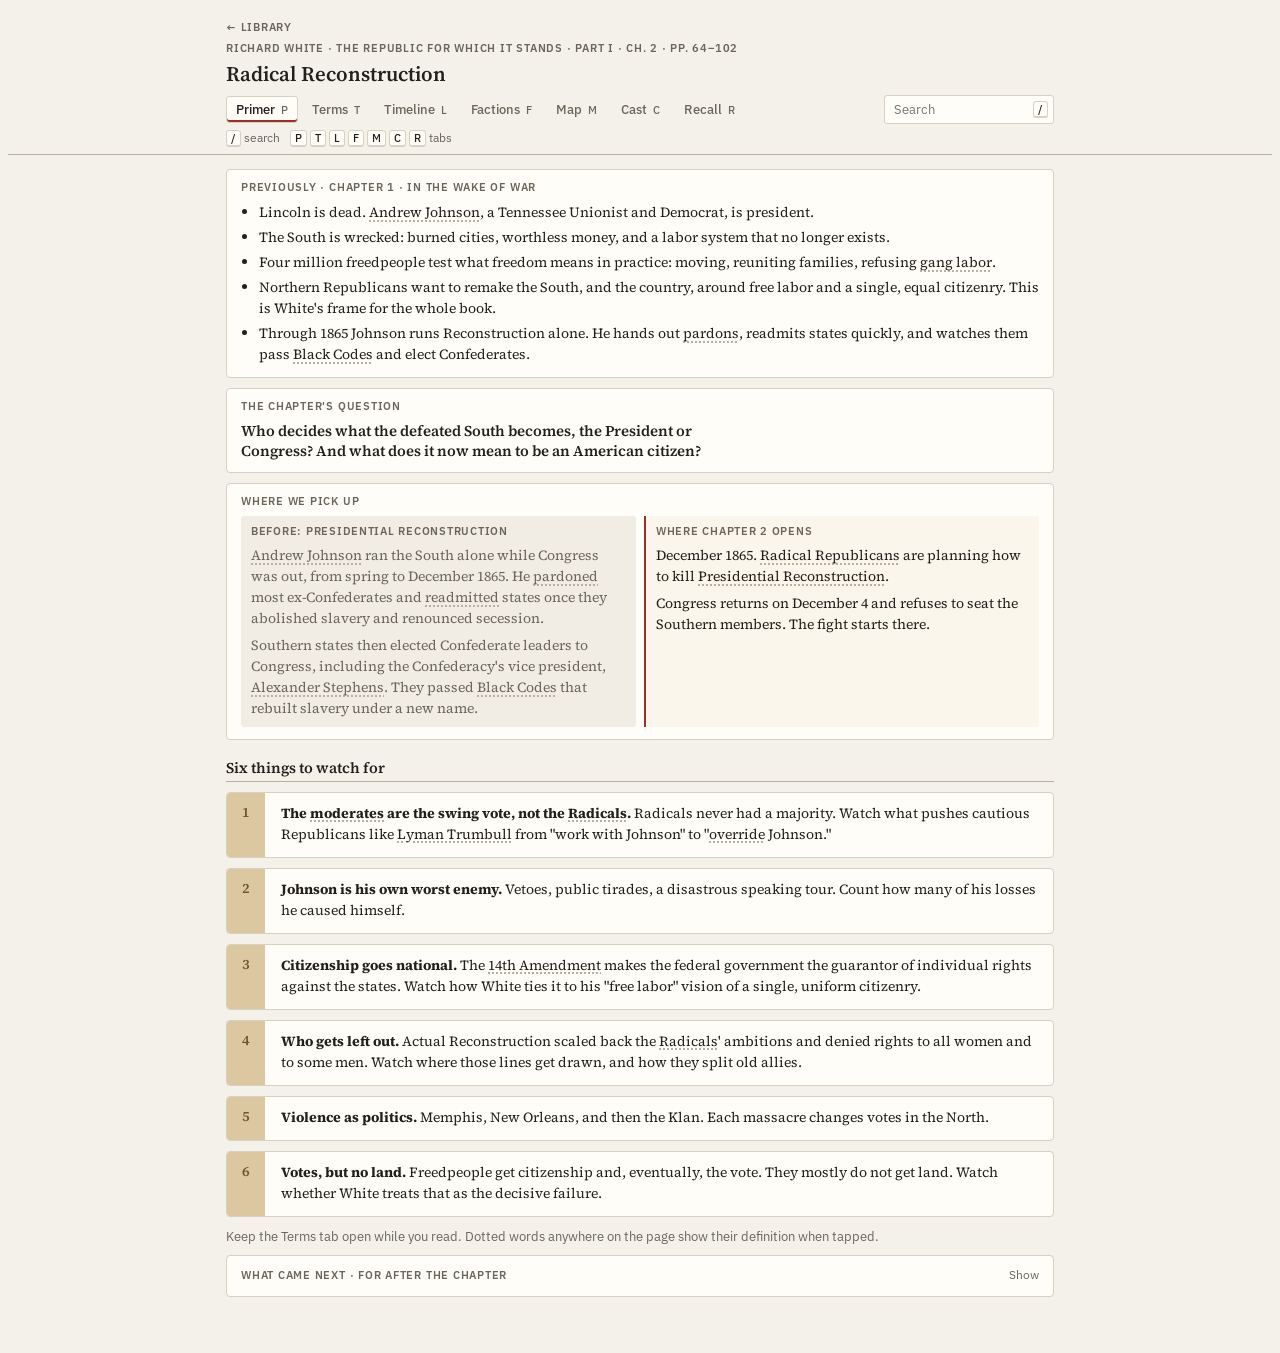
==== republic/index.html @ 5478c31b "Add reading library and The Republic for Which It Stands companion Co-Authored-By: Claude Opus 5.5 <" ====
<!doctype html>
<html lang="en">
<head>
<meta charset="utf-8">
<meta name="viewport" content="width=device-width,initial-scale=1,viewport-fit=cover">
<title>Republic for Which It Stands Companion</title>
<link rel="icon" type="image/svg+xml" href="../assets/icon.svg">
<link rel="icon" type="image/png" sizes="192x192" href="../assets/icon-192.png">
<link rel="apple-touch-icon" href="../assets/icon-192.png">
<link rel="manifest" href="../manifest.webmanifest">
<meta name="theme-color" content="#f4f1ea">
<link rel="preconnect" href="https://fonts.googleapis.com">
<link rel="preconnect" href="https://fonts.gstatic.com" crossorigin>
<link rel="stylesheet" href="https://fonts.googleapis.com/css2?family=IBM+Plex+Sans:wght@400;500;600&family=Source+Serif+4:opsz,wght@8..60,400;8..60,600&display=swap">
<link rel="stylesheet" href="../assets/companion.css">
</head>
<body>
<header class="topbar">
  <div class="wrap">
    <a class="back" href="../">← Library</a>
    <div class="kicker" id="kicker"></div>
    <div class="titlerow"><h1 id="chTitle"></h1><select class="chsel" id="chSel" aria-label="Chapter" hidden></select></div>
    <div class="barrow">
      <div class="tabs" id="tabs" role="tablist" aria-label="Companion sections"></div>
      <div class="tools">
        <div class="search"><input id="q" type="search" placeholder="Search" aria-label="Search the companion" autocomplete="off"><kbd>/</kbd></div>
        <button class="btn" id="askBtn" hidden>Ask Claude <span class="k">A</span></button>
      </div>
    </div>
    <div class="hints" id="hints"></div>
    <div class="drop" id="results" hidden></div>
    <div class="drop ask" id="askPanel" hidden>
      <div class="chead"><span class="role">Ask Claude about this chapter</span></div>
      <div class="asklog" id="askLog"></div>
      <textarea id="askQ" placeholder="Why did Georgia expel its Black legislators?"></textarea>
      <div class="btns">
        <button class="btn primary" id="askGo">Ask <span class="k">Enter</span></button>
        <button class="btn" id="askStop" hidden>Stop</button>
        <button class="btn" id="askClear">Clear</button>
        <span class="muted small">Esc closes. Uses your Claude account.</span>
      </div>
      <div class="askerr" id="askErr"></div>
    </div>
  </div>
</header>

<main class="wrap" id="main"></main>
<div class="pop" id="pop" hidden></div>
<script src="book.js"></script>
<script src="../assets/engine.js"></script>
</body>
</html>
---- assets/companion.css ----
/* Layout: Desk style. One 860px column (Factions widens to 1140), sticky top bar with tabs, search and Ask, bordered cards with number stripes. Red pen marks the current item only. */
:root {
  --bg: #f4f1ea; --surface: #fffdf8; --fg: #23201b; --muted: #6b655a;
  --line: #d8d1c2; --rule: #b9b0a0;
  --accent: #9b2f2a; --accent-ink: #fffdf8;
  --orig-bg: #f1ede4; --prop-bg: #fbf6ec;
  --stripe: #dcc8a0; --stripe-ink: #6a5634;
  --ok: #3d6b45; --no: #9b2f2a; --note: #7a5a1e;
  --ally: #3f6a9e; --oppose: #b8641c;
  --d1: #c9d6e6; --d2: #ecd2b3; --d3: #e3dcb0; --d4: #d8cfe3; --d5: #cfe0dc;
  --p1: #efe3c8; --p2: #dcc8a0; --p3: #b99a68; --p4: #c9b48a;
  --f-ui: "IBM Plex Sans", "Helvetica Neue", Arial, sans-serif;
  --f-read: "Source Serif 4", "Source Serif Pro", Georgia, "Times New Roman", serif;
}
@media (prefers-color-scheme: dark) {
  :root:not([data-theme="light"]) {
    --bg: #1b1916; --surface: #24211d; --fg: #ece6da; --muted: #a59d8f; --line: #3a352e; --rule: #5a5247;
    --accent: #e08a7f; --accent-ink: #1b1916; --orig-bg: #2a2621; --prop-bg: #2c2722;
    --stripe: #4a3e2a; --stripe-ink: #d8c7a3;
    --ok: #8fc29a; --no: #e08a7f; --note: #d9b56a; --ally: #8db3e2; --oppose: #e3a15f;
    --d1: #2f3e52; --d2: #4a3826; --d3: #46402a; --d4: #3b3349; --d5: #2c4040;
    --p1: #3a3224; --p2: #4a3e2a; --p3: #6b5636; --p4: #5a4a30;
    color-scheme: dark;
  }
}
:root[data-theme="dark"] {
  --bg: #1b1916; --surface: #24211d; --fg: #ece6da; --muted: #a59d8f; --line: #3a352e; --rule: #5a5247;
  --accent: #e08a7f; --accent-ink: #1b1916; --orig-bg: #2a2621; --prop-bg: #2c2722;
  --stripe: #4a3e2a; --stripe-ink: #d8c7a3;
  --ok: #8fc29a; --no: #e08a7f; --note: #d9b56a; --ally: #8db3e2; --oppose: #e3a15f;
  --d1: #2f3e52; --d2: #4a3826; --d3: #46402a; --d4: #3b3349; --d5: #2c4040;
  --p1: #3a3224; --p2: #4a3e2a; --p3: #6b5636; --p4: #5a4a30;
  color-scheme: dark;
}
* { box-sizing: border-box; }
[hidden] { display: none !important; }
body { background: var(--bg); color: var(--fg); font: 14px/1.45 var(--f-ui); }
.wrap { max-width: 860px; margin: 0 auto; padding-left: max(16px, env(safe-area-inset-left, 0px)); padding-right: max(16px, env(safe-area-inset-right, 0px)); }
body.wide .wrap { max-width: 1140px; }
:focus-visible { outline: 2px solid var(--fg); outline-offset: 1px; }
p { margin: 0; }
.muted { color: var(--muted); }
.read { font-family: var(--f-read); font-size: 14px; line-height: 1.5; }
.small { font-size: 12.5px; }

/* Top bar */
body::before { content: ""; position: fixed; inset: 0 0 auto; height: env(safe-area-inset-top, 0px); z-index: 10; background: var(--bg); }
.topbar { position: sticky; top: env(safe-area-inset-top, 0px); z-index: 6; background: var(--bg); border-bottom: 1px solid var(--rule); }
.topbar .wrap { position: relative; padding-block: 12px 8px; display: grid; gap: 5px; }
.kicker { font-size: 11px; font-weight: 600; letter-spacing: .07em; text-transform: uppercase; color: var(--muted); }
.titlerow { display: flex; align-items: baseline; gap: 12px; flex-wrap: wrap; }
h1 { font: 600 1.3rem/1.2 var(--f-read); margin: 0; text-wrap: balance; }
select.chsel { font: 500 13px var(--f-ui); color: var(--fg); background: var(--surface); border: 1px solid var(--line); border-radius: 3px; padding: 3px 6px; }
.barrow { display: flex; flex-wrap: wrap; align-items: center; gap: 6px 12px; margin-top: 3px; }
.tabs { display: flex; gap: 4px; overflow-x: auto; scrollbar-width: none; max-width: 100%; }
.tabs::-webkit-scrollbar { display: none; }
.tab { font: 500 13px var(--f-ui); color: var(--muted); background: none; border: 1px solid transparent; border-radius: 3px; padding: 4px 9px; cursor: pointer; white-space: nowrap; display: inline-flex; gap: 6px; align-items: baseline; }
.tab:hover { color: var(--fg); }
.tab .k { font-size: 11px; color: var(--muted); }
.tab[aria-selected="true"] { color: var(--fg); background: var(--surface); border-color: var(--line); box-shadow: inset 0 -2px 0 var(--accent); }
.tools { margin-left: auto; display: flex; gap: 6px; align-items: center; }
.search { position: relative; display: flex; align-items: center; }
.search input { font: 13px var(--f-ui); color: var(--fg); background: var(--surface); border: 1px solid var(--line); border-radius: 3px; padding: 5px 30px 5px 9px; width: 170px; }
.search input::-webkit-search-cancel-button { display: none; }
.search input:focus { outline: none; border-color: var(--fg); }
.search kbd { position: absolute; right: 6px; pointer-events: none; }
.hints { display: flex; flex-wrap: wrap; gap: 3px 10px; font-size: 12px; color: var(--muted); }
kbd { font: 500 11px var(--f-ui); color: var(--fg); background: var(--surface); border: 1px solid var(--line); border-bottom-width: 2px; border-radius: 3px; padding: 0 4px; }
@media (max-width: 640px) { .hints { display: none; } .search input { width: 140px; } }

/* Drop-down panels under the top bar */
.drop { position: absolute; top: calc(100% + 1px); right: max(16px, env(safe-area-inset-right, 0px)); width: min(520px, calc(100% - 32px)); max-height: 65vh; overflow: auto; background: var(--surface); border: 1px solid var(--rule); border-radius: 0 0 4px 4px; padding: 6px; display: grid; gap: 2px; z-index: 7; }
.res { display: grid; grid-template-columns: 70px 1fr; gap: 2px 10px; text-align: left; font: inherit; color: var(--fg); background: none; border: 0; border-radius: 3px; padding: 6px 8px; cursor: pointer; }
.res:hover, .res.cur { background: var(--orig-bg); }
.res .rt { font-size: 10.5px; font-weight: 600; letter-spacing: .07em; text-transform: uppercase; color: var(--muted); padding-top: 2px; }
.res b { font-weight: 600; }
.res .rs { grid-column: 2; font-size: 12.5px; color: var(--muted); overflow: hidden; display: -webkit-box; -webkit-line-clamp: 2; -webkit-box-orient: vertical; }
.res mark { background: var(--p1); color: inherit; border-radius: 2px; }
.noresult { padding: 8px; color: var(--muted); }
.ask { gap: 8px; padding: 10px 12px 12px; }
.ask textarea { width: 100%; height: 60px; resize: vertical; font: 14px/1.4 var(--f-read); color: var(--fg); background: var(--bg); border: 1px solid var(--line); border-radius: 3px; padding: 6px 8px; }
.ask textarea:focus { outline: none; border-color: var(--fg); }
.turn { display: grid; gap: 3px; }
.turn.q .read { font-weight: 600; }
.turn .a { white-space: pre-wrap; }
.asklog { display: grid; gap: 10px; }
.askerr { font-size: 12.5px; color: var(--no); }

main { padding-block: 14px 48px; }
.panel { display: grid; gap: 10px; }
.sec { font: 600 15px/1.3 var(--f-read); margin: 8px 0 0; padding-bottom: 3px; border-bottom: 1px solid var(--rule); }
.sec:first-child { margin-top: 0; }

/* Cards */
.card { position: relative; background: var(--surface); border: 1px solid var(--line); border-radius: 4px; padding: 10px 14px 12px; display: grid; gap: 6px; min-width: 0; }
.card.num { padding-left: 54px; }
.stripe { position: absolute; left: 0; top: 0; bottom: 0; width: 38px; background: var(--stripe); color: var(--stripe-ink); font: 600 14px var(--f-read); display: flex; justify-content: center; padding-top: 9px; border-radius: 3px 0 0 3px; font-variant-numeric: tabular-nums; }
.card.cur { border-color: var(--fg); }
.card.cur .stripe { background: var(--accent); color: var(--accent-ink); }
.rec { cursor: pointer; }
.chead { display: flex; flex-wrap: wrap; align-items: center; gap: 4px 8px; }
.role { font-size: 11px; font-weight: 600; letter-spacing: .07em; text-transform: uppercase; color: var(--muted); }
.card h3 { font: 600 15px/1.3 var(--f-read); margin: 0; text-wrap: balance; }
.panels { display: grid; grid-template-columns: 1fr 1fr; gap: 8px; }
@media (max-width: 640px) { .panels { grid-template-columns: 1fr; } }
.pnl { border-radius: 3px; padding: 8px 10px; display: grid; gap: 6px; align-content: start; min-width: 0; }
.pnl.orig { background: var(--orig-bg); color: var(--muted); }
.pnl.prop { background: var(--prop-bg); border-left: 2px solid var(--accent); border-radius: 0 3px 3px 0; }
.plabel { font-size: 10.5px; font-weight: 600; letter-spacing: .07em; text-transform: uppercase; color: var(--muted); }
ul.plain { margin: 0; padding-left: 18px; display: grid; gap: 4px; }
details.more summary { cursor: pointer; list-style: none; display: flex; justify-content: space-between; align-items: baseline; gap: 8px; }
details.more summary::-webkit-details-marker { display: none; }
details.more summary .tog { font-size: 12px; color: var(--muted); }
details.more[open] summary .tog .o { display: none; }
details.more:not([open]) summary .tog .c { display: none; }
details.more .body { display: grid; gap: 8px; margin-top: 8px; }
.flash { animation: flash 1.6s ease-out; }
@keyframes flash { 0%, 40% { box-shadow: 0 0 0 2px var(--accent); } 100% { box-shadow: 0 0 0 2px transparent; } }

.btns { display: flex; flex-wrap: wrap; gap: 6px; align-items: center; }
.btn { font: 500 13px var(--f-ui); color: var(--fg); background: var(--surface); border: 1px solid var(--line); border-radius: 3px; padding: 5px 11px; cursor: pointer; display: inline-flex; gap: 7px; align-items: baseline; }
.btn:hover { border-color: var(--rule); }
.btn .k { font-size: 11px; color: var(--muted); }
.btn[aria-pressed="true"] { background: var(--orig-bg); border-color: var(--fg); font-weight: 600; }
.btn.primary { background: var(--accent); border-color: var(--accent); color: var(--accent-ink); }
.btn.primary .k { color: var(--accent-ink); opacity: .75; }
.btn:disabled { opacity: .5; cursor: default; }

/* Linked terms and people */
.lt { font: inherit; color: inherit; background: none; border: 0; padding: 0; cursor: pointer; text-decoration: underline; text-decoration-style: dotted; text-decoration-color: var(--rule); text-underline-offset: 3px; text-decoration-thickness: 1.5px; }
.lt:hover { text-decoration-color: var(--accent); }
.pop { position: absolute; z-index: 9; width: min(340px, calc(100vw - 32px)); background: var(--surface); border: 1px solid var(--fg); border-radius: 4px; padding: 10px 12px 12px; display: grid; gap: 6px; }
.pop h4 { font: 600 15px/1.3 var(--f-read); margin: 0; }
.pop .go { justify-self: start; font: 500 12.5px var(--f-ui); color: var(--muted); background: none; border: 0; padding: 0; cursor: pointer; text-decoration: underline; text-underline-offset: 3px; }

/* Terms */
dl.terms { margin: 0; display: grid; }
dl.terms > div { display: grid; grid-template-columns: 170px 1fr; gap: 2px 14px; padding: 6px 0; border-top: 1px solid var(--line); }
dl.terms > div:first-child { border-top: 0; padding-top: 0; }
dl.terms dt { font-weight: 600; font-size: 13px; }
dl.terms dd { margin: 0; }
dl.terms dd ul { margin: 4px 0 0; padding-left: 18px; display: grid; gap: 3px; }
dl.terms.nums dt { font: 600 15px/1.3 var(--f-read); }
@media (max-width: 560px) { dl.terms > div { grid-template-columns: 1fr; } }

/* Timeline */
.grid { display: grid; grid-template-columns: 50px repeat(4, minmax(0, 1fr)); }
.colhead { position: sticky; top: calc(env(safe-area-inset-top, 0px) + var(--tbh, 0px)); z-index: 4; background: var(--bg); border-bottom: 1px solid var(--rule); padding: 6px 10px; }
.colhead .grid { padding-inline: 1px; }
.ch { padding: 0 8px; display: grid; min-width: 0; }
.ch b { font-size: 11px; font-weight: 600; letter-spacing: .07em; text-transform: uppercase; }
.ch span { font-size: 11.5px; color: var(--muted); }
.ch.ctx b { color: var(--muted); }
.years { display: grid; gap: 10px; padding-top: 10px; }
.year { border: 1px solid var(--rule); border-radius: 4px; background: var(--bg); padding: 8px 9px 9px; display: grid; gap: 6px; }
.yhead { display: flex; align-items: baseline; gap: 10px; flex-wrap: wrap; padding: 0 2px; }
.yhead h2 { font: 600 17px/1.2 var(--f-read); margin: 0; font-variant-numeric: tabular-nums; }
.yhead p { font: 14px/1.4 var(--f-read); color: var(--muted); }
.month { background: var(--surface); border: 1px solid var(--line); border-radius: 3px; overflow: hidden; }
.mlabel { font-size: 11px; font-weight: 600; letter-spacing: .07em; text-transform: uppercase; color: var(--stripe-ink); background: var(--stripe); padding-top: 7px; text-align: center; }
.cell { padding: 5px 8px 6px; border-left: 1px solid var(--line); display: grid; gap: 4px; align-content: start; min-width: 0; }
.cell.ctx { background: var(--orig-bg); }
details.ev summary { list-style: none; cursor: pointer; display: grid; grid-template-columns: 18px 1fr; gap: 2px; font: 500 13px/1.3 var(--f-ui); }
details.ev summary::-webkit-details-marker { display: none; }
.ctx details.ev summary { color: var(--muted); }
.day { font-size: 11.5px; color: var(--muted); font-variant-numeric: tabular-nums; padding-top: 1px; }
details.ev summary:hover .t { text-decoration: underline; text-underline-offset: 3px; }
details.ev[open] summary .t { color: var(--accent); font-weight: 600; }
details.ev p { margin: 3px 0 2px 20px; font: 13.5px/1.45 var(--f-read); color: var(--fg); }
@media (max-width: 680px) { .scroller { overflow-x: auto; } .scroller > .inner { min-width: 640px; } .colhead { position: static; } }

/* Factions */
.fx-grid { display: grid; grid-template-columns: minmax(0, 1fr) 300px; gap: 10px; align-items: start; }
.fx-side { display: grid; gap: 10px; position: sticky; top: calc(env(safe-area-inset-top, 0px) + var(--tbh, 0px) + 10px); }
.fx-side .btns { display: grid; }
.fx-side .btn { justify-content: space-between; text-align: left; }
@media (max-width: 900px) { .fx-grid { grid-template-columns: 1fr; } .fx-side { position: static; order: -1; } }
.flush { padding: 0; gap: 0; overflow: hidden; }
.map-scroll { overflow-x: auto; }
.map-scroll svg { display: block; width: 100%; min-width: 560px; height: auto; }
.node { cursor: pointer; transition: opacity .3s; }
.node rect { fill: var(--surface); stroke: var(--rule); stroke-width: 1; }
.node text { fill: var(--fg); font: 600 13px var(--f-ui); }
.node.sel rect { fill: var(--prop-bg); stroke: var(--accent); stroke-width: 2; }
.node.ghost { opacity: .3; }
.node:focus { outline: none; }
.node:focus-visible rect { stroke: var(--fg); stroke-width: 2.5; }
line.edge { stroke-width: 2; fill: none; transition: opacity .25s; }
line.e-ally { stroke: var(--ally); stroke-width: 3; }
line.e-uneasy { stroke: var(--muted); stroke-width: 1.5; stroke-dasharray: 9 6; }
line.e-opposed { stroke: var(--oppose); stroke-width: 3; }
.xmark { transition: opacity .25s; }
.xmark line { stroke: var(--oppose); stroke-width: 2.5; stroke-linecap: round; }
line.edge.dim, .xmark.dim { opacity: .12; }
.keyline { display: flex; flex-wrap: wrap; gap: 4px 16px; font-size: 12px; color: var(--muted); padding: 8px 14px; border-top: 1px solid var(--line); }
.keyline span { display: inline-flex; align-items: center; gap: 6px; }
.sw { width: 28px; height: 10px; display: inline-block; flex: none; }
ul.rels { list-style: none; margin: 0; padding: 0; display: grid; gap: 6px; }
ul.rels li { display: grid; grid-template-columns: 28px 1fr; gap: 8px; }
ul.rels li .sw { margin-top: 6px; }
ul.rels b { font-weight: 600; font-size: 13px; }

/* Map */
.tilemap { display: grid; grid-template-columns: repeat(6, minmax(0, 1fr)); gap: 6px; max-width: 620px; }
.tile { aspect-ratio: 1 / 1; max-width: 100%; border: 1px solid var(--line); border-radius: 3px; background: var(--surface); display: grid; align-content: space-between; padding: 6px 7px; font: inherit; color: var(--fg); cursor: pointer; text-align: left; min-width: 0; }
.tile .ab { font: 600 15px/1 var(--f-read); }
.tile .tv { font-size: 11px; font-weight: 600; letter-spacing: .03em; line-height: 1.2; }
.tile.border { background: var(--orig-bg); color: var(--muted); border-style: dashed; cursor: default; }
.tile.sel { border-color: var(--accent); box-shadow: inset 0 0 0 1px var(--accent); }
.tile.d1 { background: var(--d1); } .tile.d2 { background: var(--d2); } .tile.d3 { background: var(--d3); } .tile.d4 { background: var(--d4); } .tile.d5 { background: var(--d5); }
.tile.d0 { background: repeating-linear-gradient(135deg, var(--surface) 0 6px, var(--orig-bg) 6px 12px); }
.tile.p1 { background: var(--p1); } .tile.p2 { background: var(--p2); } .tile.p3 { background: var(--p3); } .tile.p4 { background: repeating-linear-gradient(135deg, var(--p2) 0 6px, var(--p3) 6px 12px); }
.mapgrid { grid-template-columns: minmax(0, 1.4fr) minmax(0, 1fr); align-items: start; }
@media (max-width: 640px) { .mapgrid { grid-template-columns: 1fr; } }
.legend { display: grid; gap: 4px; font-size: 13px; }
.legend div { display: flex; gap: 8px; align-items: center; }
.legend i { width: 18px; height: 14px; border: 1px solid var(--line); border-radius: 2px; flex: none; }

@media (prefers-reduced-motion: reduce) { * { transition: none !important; animation: none !important; scroll-behavior: auto !important; } }

/* Site-only additions */
.back { font-size: 11px; font-weight: 600; letter-spacing: .07em; text-transform: uppercase; color: var(--muted); text-decoration: none; }
.back:hover { color: var(--accent); }
.lib-head { padding-block: 22px 14px; display: grid; gap: 4px; border-bottom: 1px solid var(--rule); }
.lib-head h1 { font-size: 1.5rem; }
.lib-list { display: grid; gap: 10px; padding-block: 14px 48px; }
a.book { text-decoration: none; color: inherit; }
a.book:hover, a.book.cur { border-color: var(--fg); }
a.book.cur .stripe { background: var(--accent); color: var(--accent-ink); }
.book h2 { font: 600 17px/1.25 var(--f-read); margin: 0; }
.book .meta { display: flex; flex-wrap: wrap; gap: 4px 14px; font-size: 12.5px; color: var(--muted); }
.lbl { display: inline-block; font: 600 10.5px/1.5 var(--f-ui); letter-spacing: .06em; text-transform: uppercase; border: 1px solid currentColor; border-radius: 3px; padding: 0 5px; }
.book.planned { color: var(--muted); }
.chlist { margin: 2px 0 0; padding: 0; list-style: none; display: flex; flex-wrap: wrap; gap: 4px 12px; font-size: 13px; }
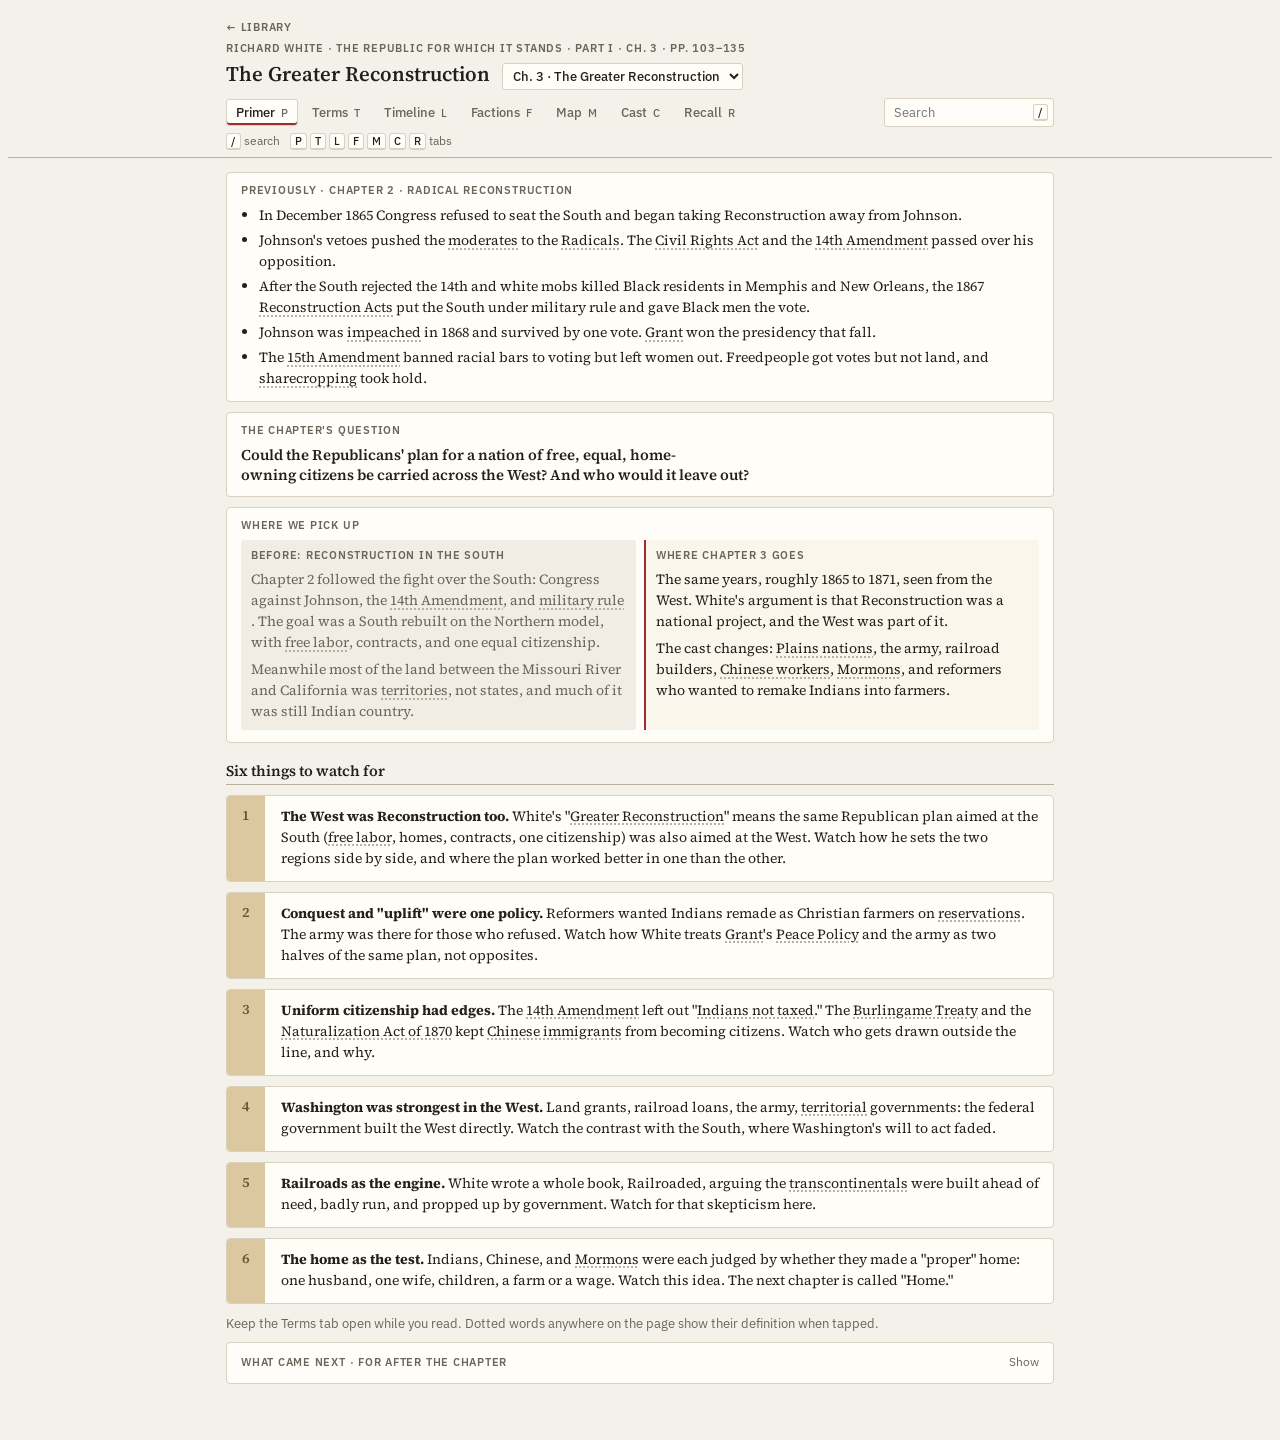
==== commit 987dd607: "Draw maps with real state shapes Co-Authored-By: Claude Opus 5.5 <noreply@anthropic.com> Claude-Sess" ====
--- a/republic/index.html
+++ b/republic/index.html
@@ -46,6 +46,7 @@
 
 <main class="wrap" id="main"></main>
 <div class="pop" id="pop" hidden></div>
+<script src="../assets/us-states.js"></script>
 <script src="book.js"></script>
 <script src="../assets/engine.js"></script>
 </body>
--- a/assets/companion.css
+++ b/assets/companion.css
@@ -212,6 +212,24 @@
 .tile.p1 { background: var(--p1); } .tile.p2 { background: var(--p2); } .tile.p3 { background: var(--p3); } .tile.p4 { background: repeating-linear-gradient(135deg, var(--p2) 0 6px, var(--p3) 6px 12px); }
 .mapgrid { grid-template-columns: minmax(0, 1.4fr) minmax(0, 1fr); align-items: start; }
 @media (max-width: 640px) { .mapgrid { grid-template-columns: 1fr; } }
+/* Map: real state shapes */
+.mapsvg-wrap { width: 100%; }
+#mapsvg { display: block; width: 100%; height: auto; max-height: 72vh; }
+#mapsvg .ctxp { fill: var(--orig-bg); stroke: var(--line); stroke-width: 1; vector-effect: non-scaling-stroke; }
+#mapsvg .rg path { fill: var(--surface); stroke: var(--rule); stroke-width: 1.2; vector-effect: non-scaling-stroke; stroke-linejoin: round; cursor: pointer; }
+#mapsvg .rg:hover path, #mapsvg .rg:focus-visible path { stroke: var(--fg); stroke-width: 1.8; }
+#mapsvg .rg:focus { outline: none; }
+#mapsvg .rg.bd path { fill: var(--orig-bg); stroke-dasharray: 4 3; cursor: default; }
+#mapsvg .rg.d1 path { fill: var(--d1); } #mapsvg .rg.d2 path { fill: var(--d2); } #mapsvg .rg.d3 path { fill: var(--d3); } #mapsvg .rg.d4 path { fill: var(--d4); } #mapsvg .rg.d5 path { fill: var(--d5); }
+#mapsvg .rg.d0 path { fill: url(#ph-d0); }
+#mapsvg .rg.p1 path { fill: var(--p1); } #mapsvg .rg.p2 path { fill: var(--p2); } #mapsvg .rg.p3 path { fill: var(--p3); } #mapsvg .rg.p4 path { fill: url(#ph-p4); }
+#mapsvg .rg.sel path { stroke: var(--accent); stroke-width: 2.6; }
+#mapsvg .mlab { pointer-events: none; fill: var(--fg); paint-order: stroke; stroke: var(--surface); stroke-linejoin: round; font-family: var(--f-ui); }
+#mapsvg .mlab .ab { font-family: var(--f-read); font-weight: 600; }
+#mapsvg .mlab .tv { font-weight: 600; }
+#mapsvg .mlab.bd { fill: var(--muted); }
+.mapgrid-below { grid-template-columns: minmax(0, 1fr) minmax(0, 1fr); align-items: start; }
+@media (max-width: 640px) { .mapgrid-below { grid-template-columns: 1fr; } }
 .legend { display: grid; gap: 4px; font-size: 13px; }
 .legend div { display: flex; gap: 8px; align-items: center; }
 .legend i { width: 18px; height: 14px; border: 1px solid var(--line); border-radius: 2px; flex: none; }
